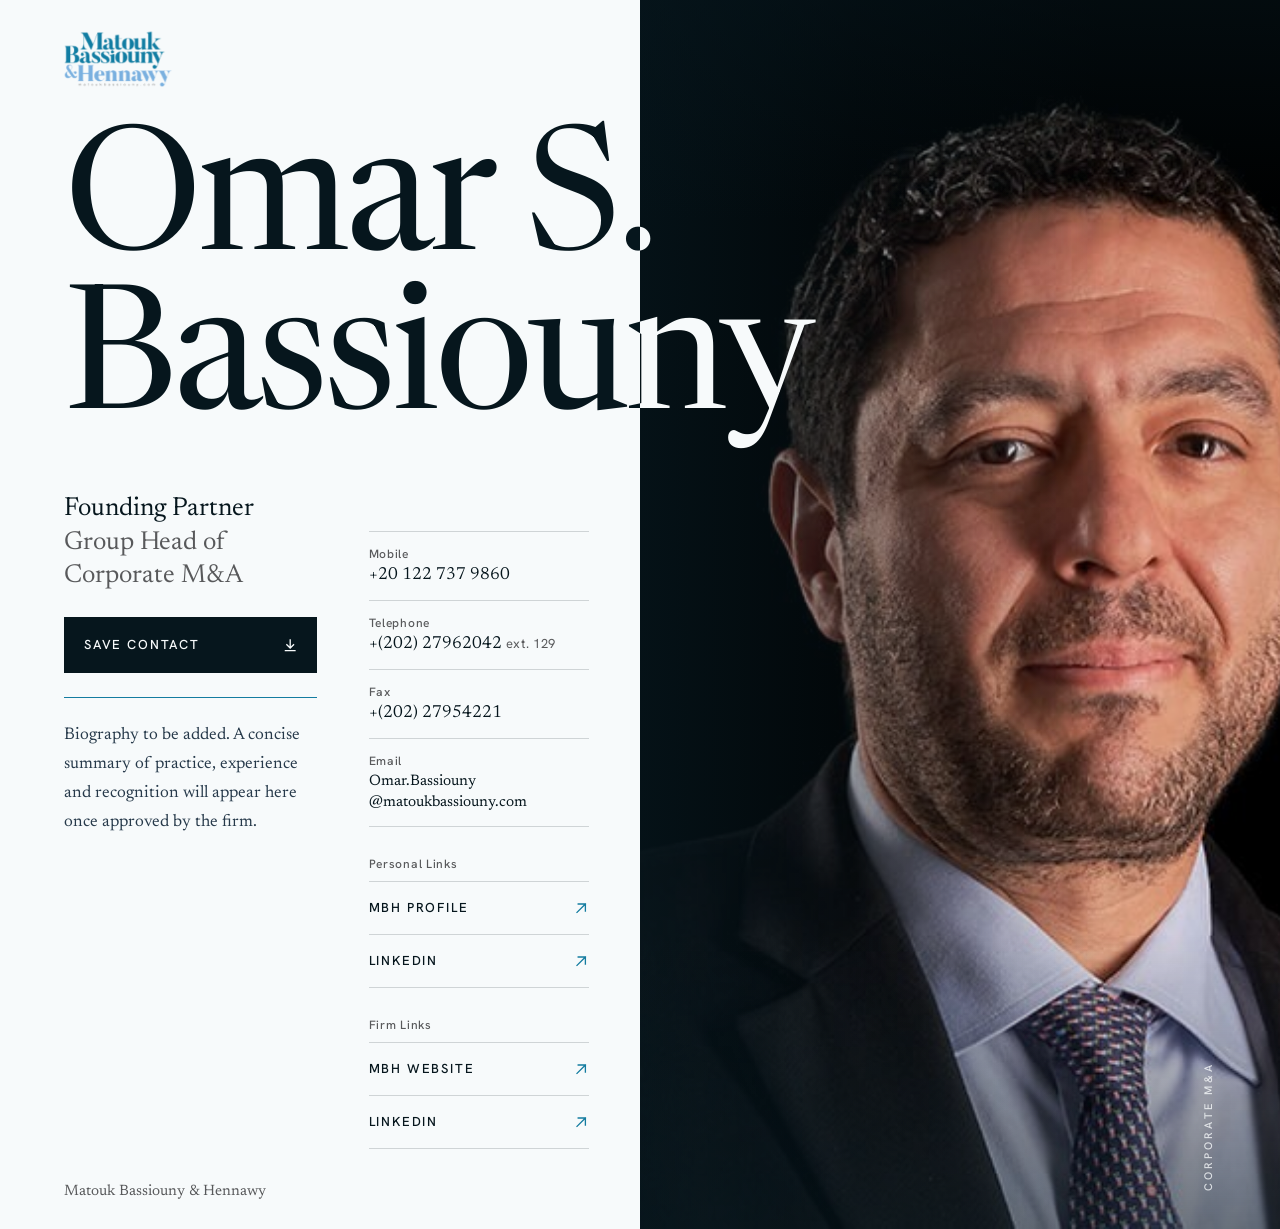
==== mbh-profiles-repo/mbh-profiles/omar/index.html @ 6acd6f41 "Add files via upload" ====
<!DOCTYPE html>
<html lang="en">

<head>
  <meta charset="utf-8">
  <meta name="viewport" content="width=device-width, initial-scale=1, viewport-fit=cover">
  <meta name="format-detection" content="telephone=no">
  <meta name="theme-color" content="#F7FAFB">

  <!-- ✎ PER PARTNER ─ page title, description and social preview -->
  <title>Omar S. Bassiouny | Matouk Bassiouny &amp; Hennawy</title>
  <meta name="description"
    content="Omar S. Bassiouny, Founding Partner and Group Head of Corporate &amp; M&amp;A at Matouk Bassiouny &amp; Hennawy (MBH).">
  <meta property="og:type" content="profile">
  <meta property="og:title" content="Omar S. Bassiouny | MBH">
  <meta property="og:description" content="Founding Partner and Group Head of Corporate &amp; M&amp;A">
  <!-- <meta property="og:image" content="https://[YOUR-DOMAIN]/assets/share.jpg"> -->

  <!--
    Fonts: Newsreader (serif, name & editorial text) + Hanken Grotesk (sans, labels & contact).
    Two small families, swap-loaded so text is visible instantly in a fallback face.
    To go fully offline/self-hosted later, download both from fonts.google.com,
    place the .woff2 files in /assets and replace this <link> with @font-face rules.
  -->
  <link rel="preconnect" href="https://fonts.googleapis.com">
  <link rel="preconnect" href="https://fonts.gstatic.com" crossorigin>
  <link rel="stylesheet"
    href="https://fonts.googleapis.com/css2?family=Hanken+Grotesk:wght@400;500;600&family=Newsreader:ital,opsz,wght@0,6..72,300;0,6..72,400;1,6..72,300;1,6..72,400&display=swap">

  <link rel="stylesheet" href="../shared/style.css">
  <script src="../shared/script.js" defer></script>
</head>

<body>

  <!-- One tiny SVG arrow, reused by every link (no icon library, no extra requests) -->
  <svg class="sprite" width="0" height="0" aria-hidden="true" focusable="false">
    <symbol id="i-download" viewBox="0 0 12 12">
      <path d="M6 1.5v6.5M3.2 5.6 6 8.4l2.8-2.8M2 10.5h8" fill="none" stroke="currentColor" stroke-width="1.1"
        stroke-linecap="square" />
    </symbol>
    <symbol id="i-arrow" viewBox="0 0 12 12">
      <path d="M2.5 9.5 9.5 2.5M3.5 2.5h6v6" fill="none" stroke="currentColor" stroke-width="1.1"
        stroke-linecap="square" />
    </symbol>
  </svg>

  <div class="page">

    <!-- ─────────────────────────  LETTERHEAD  ───────────────────────── -->
    <header class="site-header">
      <!-- ✎ [MBH WEBSITE URL] ─ the logo links to the firm's main website -->
      <a class="brand" href="https://matoukbassiouny.com/" aria-label="Matouk Bassiouny &amp; Hennawy, main website">
        <!-- ✎ Logo: ../shared/logo.png (transparent, shared by all partners). If it is ever missing, a text wordmark is shown automatically. -->
        <img src="../shared/logo.png" alt="Matouk Bassiouny &amp; Hennawy" width="560" height="291">
        <span class="brand__text" hidden>MBH</span>
      </a>
      <!-- <p class="site-header__label">MBH Partner</p> -->
    </header>

    <!-- ─────────────────────────  PORTRAIT  ─────────────────────────
         ✎ Replace partner.jpg (same folder) with the professional portrait (vertical crop, ~1400px wide).
         ✎ data-initials is only used by the placeholder panel until the photo exists.
         ✎ Add class "portrait--natural" to keep the photo in full colour instead of the MBH blue treatment.
         Optional responsive images once you have several sizes:
           srcset="assets/partner-800.jpg 800w, assets/partner-1400.jpg 1400w"
           sizes="(min-width: 900px) 50vw, 100vw"
    -->
    <figure class="portrait" data-initials="OB">
      <img src="partner.jpg" alt="Portrait of Omar S. Bassiouny" width="530" height="620" fetchpriority="high"
        decoding="async">
      <p class="portrait__initials" aria-hidden="true">OB</p>
      <!-- ✎ Practice-area tag (decorative; repeats the title, so hidden from screen readers) -->
      <p class="portrait__tag" aria-hidden="true">Corporate M&amp;A</p>
    </figure>

    <!-- ─────────────────────────  PROFILE  ───────────────────────── -->
    <main class="main" id="profile">

      <!-- ✎ NAME ─ two lines only: first name(s) on line 1, surname on line 2.
           Very long surname? Shrink it for this partner only, e.g.
           <h1 class="name" style="--name-size: clamp(2.6rem, 12.5vw, 6rem)"> -->
      <div class="masthead">
        <h1 class="name">
          <span class="name__line">Omar S.</span>
          <span class="name__line">Bassiouny</span>
        </h1>
      </div>

      <div class="details">

        <div class="intro">
          <!-- ✎ TITLE -->
          <p class="title">
            <span class="title__role">Founding Partner</span>
            <span class="visually-hidden">and</span>
            <span class="title__group">Group Head of Corporate M&amp;A</span>
          </p>

          <!-- ✎ SAVE CONTACT ─ downloads omar-bassiouny.vcf, which phones open as "Add to Contacts".
               For another partner: copy the .vcf, edit it, and change the filename below. -->
          <a class="save" href="omar-bassiouny.vcf" download="Omar S. Bassiouny.vcf">
            <span>Save contact</span>
            <svg class="arrow" aria-hidden="true" focusable="false">
              <use href="#i-download" />
            </svg>
          </a>

          <span class="rule" aria-hidden="true"></span>

          <section aria-labelledby="h-bio">
            <h2 id="h-bio" class="visually-hidden">Biography</h2>
            <!-- ✎ [BIO] ─ replace this paragraph. Add more <p class="bio"> blocks if needed. -->
            <p class="bio">Biography to be added. A concise summary of practice, experience and recognition will appear
              here once approved by the firm.</p>
          </section>
        </div>

        <div class="reach">

          <section aria-labelledby="h-contact">
            <h2 id="h-contact" class="visually-hidden">Contact</h2>
            <ul class="list contact">
              <li>
                <!-- ✎ MOBILE ─ change BOTH the href (tel:+…, no spaces) and the visible number -->
                <a class="contact__item" href="tel:+201227379860">
                  <span class="contact__label">Mobile</span>
                  <span class="contact__value">+20 122 737 9860</span>
                </a>
              </li>
              <li>
                <!-- ✎ TELEPHONE ─ change BOTH the href (",129" dials the extension) and the visible number -->
                <a class="contact__item" href="tel:+20227962042,129">
                  <span class="contact__label">Telephone</span>
                  <span class="contact__value">+(202) 27962042 <span class="contact__ext">ext. 129</span></span>
                </a>
              </li>
              <li>
                <!-- ✎ FAX ─ shown for reference only (not tappable) -->
                <div class="contact__item contact__item--static">
                  <span class="contact__label">Fax</span>
                  <span class="contact__value">+(202) 27954221</span>
                </div>
              </li>
              <li>
                <!-- ✎ EMAIL ─ change BOTH the href and the visible address -->
                <a class="contact__item" href="mailto:Omar.Bassiouny@matoukbassiouny.com">
                  <span class="contact__label">Email</span>
                  <span class="contact__value contact__value--email">Omar.Bassiouny<wbr>@matoukbassiouny.com</span>
                </a>
              </li>
            </ul>
          </section>

          <section aria-labelledby="h-personal">
            <h2 id="h-personal" class="links__heading">Personal Links</h2>
            <ul class="list links">
              <li>
                <!-- ✎ [MBH PROFILE URL] -->
                <a class="link" href="https://matoukbassiouny.com/partner-profile/omar-s-bassiouny/" target="_blank" rel="noopener">
                  <span>MBH Profile<span class="visually-hidden"> (opens in a new tab)</span></span>
                  <svg class="arrow" aria-hidden="true" focusable="false"><use href="#i-arrow"/></svg>
                </a>
              </li>
              <li>
                <!-- ✎ [LINKEDIN URL] ─ Omar's own LinkedIn -->
                <a class="link" href="https://www.linkedin.com/in/omar-bassiouny-73304193/" target="_blank" rel="noopener">
                  <span>LinkedIn<span class="visually-hidden"> (opens in a new tab)</span></span>
                  <svg class="arrow" aria-hidden="true" focusable="false"><use href="#i-arrow"/></svg>
                </a>
              </li>
            </ul>
          </section>

          <section aria-labelledby="h-firm">
            <h2 id="h-firm" class="links__heading">Firm Links</h2>
            <ul class="list links">
              <li>
                <!-- ✎ [MBH WEBSITE URL] -->
                <a class="link" href="https://matoukbassiouny.com/" target="_blank" rel="noopener">
                  <span>MBH Website<span class="visually-hidden"> (opens in a new tab)</span></span>
                  <svg class="arrow" aria-hidden="true" focusable="false"><use href="#i-arrow"/></svg>
                </a>
              </li>
              <li>
                <!-- ✎ MBH company LinkedIn -->
                <a class="link" href="https://www.linkedin.com/company/matouk-bassiouny/posts/?feedView=all" target="_blank" rel="noopener">
                  <span>LinkedIn<span class="visually-hidden"> for Matouk Bassiouny &amp; Hennawy (opens in a new tab)</span></span>
                  <svg class="arrow" aria-hidden="true" focusable="false"><use href="#i-arrow"/></svg>
                </a>
              </li>
            </ul>
          </section>

        </div>
      </div>

      <footer class="site-footer">
        <p>Matouk Bassiouny &amp; Hennawy</p>
      </footer>

    </main>
  </div>

</body>

</html>
---- mbh-profiles-repo/mbh-profiles/shared/style.css ----
/* =============================================================
   MBH · Partner Digital Identity  —  style.css

   CONCEPT: "The name crosses the threshold."
   The page is stationery: a quiet paper-white letterhead with a
   single tall blue-toned photograph. The partner's surname is set
   so large that it travels from the paper onto the photograph and
   changes colour exactly where the two meet. That one gesture is
   the whole design; everything else stays still and disciplined.

   Nothing in this file is partner-specific. Name, title, portrait
   and contact details all live in index.html.

   Sections
     1. Tokens
     2. Base
     3. Mobile layout (default)
     4. Interactions
     5. Entrance animation
     6. Tablet (two-column details)
     7. Desktop (name crosses the portrait)
     8. Large screens
   ============================================================= */


/* 1 ─ TOKENS ────────────────────────────────────────────────── */
:root {
  /* MBH palette */
  --midnight: #06161D;
  --deep:     #071820;
  --dark:     #0B2632;
  --blue:     #147CA0;   /* MBH Blue            */
  --blue-lt:  #6FAADA;   /* MBH Light Blue      */
  --gray:     #58595B;   /* Corporate Gray      */
  --paper:    #F7FAFB;   /* Soft White          */

  --ink:      var(--midnight);
  --ink-soft: #26394A;
  --line:     rgba(6, 22, 29, .16);
  --on-photo: var(--paper);

  /* Type */
  --font-serif: "Newsreader", "Iowan Old Style", "Palatino Linotype", Palatino, Georgia, "Times New Roman", serif;
  --font-sans:  "Hanken Grotesk", system-ui, -apple-system, "Segoe UI", Roboto, "Helvetica Neue", Arial, sans-serif;

  /* Layout */
  --pad:       clamp(1.5rem, 6vw, 3.5rem);        /* page margin   */
  --name-size: clamp(3.1rem, 15.5vw, 7.5rem);     /* surname scale */
  --name-lh:   .92;                               /* name line-height  */
  --name-pad:  .1;                                /* safety padding (em) so glyphs never clip */

  --ease: cubic-bezier(.22, .7, .2, 1);
}


/* 2 ─ BASE ──────────────────────────────────────────────────── */
*, *::before, *::after { box-sizing: border-box; }

html {
  -webkit-text-size-adjust: 100%;
  text-size-adjust: 100%;
  background: var(--paper);
}

body {
  margin: 0;
  min-height: 100vh;
  min-height: 100svh;
  background: var(--paper);
  color: var(--ink);
  font-family: var(--font-sans);
  font-size: 1rem;
  line-height: 1.5;
  -webkit-font-smoothing: antialiased;
  text-rendering: optimizeLegibility;
  overflow-x: hidden;
  overflow-x: clip;               /* the page can never scroll sideways */
}

img, svg { display: block; max-width: 100%; }
[hidden] { display: none !important; }

.sprite { position: absolute; width: 0; height: 0; overflow: hidden; }

.visually-hidden {
  position: absolute !important;
  width: 1px; height: 1px;
  margin: -1px; padding: 0;
  overflow: hidden;
  clip: rect(0 0 0 0);
  clip-path: inset(50%);
  white-space: nowrap;
  border: 0;
}

a { color: inherit; }
a:focus-visible {
  outline: 2px solid var(--blue);
  outline-offset: 4px;
}
a[aria-disabled="true"] { cursor: default; }


/* 3 ─ MOBILE LAYOUT (default) ───────────────────────────────────
   Order on a phone: letterhead → portrait → name → title → bio →
   contact → links. Identity is clear within the first screen.   */

.site-header {
  position: relative;
  z-index: 3;
  display: flex;
  align-items: center;
  justify-content: space-between;
  gap: 1rem;
  padding: max(1rem, env(safe-area-inset-top)) var(--pad) 1rem;
}

.brand {
  display: inline-flex;
  align-items: center;
  min-height: 44px;
  color: var(--ink);
  text-decoration: none;
  -webkit-tap-highlight-color: transparent;
}
.brand img { height: 3.25rem; width: auto; }
.brand__text {
  font-family: var(--font-serif);
  font-size: 1.625rem;
  font-weight: 400;
  letter-spacing: .1em;
  color: var(--blue);
}

.site-header__label {
  margin: 0;
  font-size: .6875rem;
  font-weight: 500;
  letter-spacing: .18em;
  text-transform: uppercase;
  color: var(--gray);
}

/* Portrait ─ a tall, blue-toned architectural panel. Never a circle. */
.portrait {
  position: relative;
  isolation: isolate;
  margin: 0;
  height: clamp(20rem, 60vh, 40rem);
  height: clamp(20rem, 60svh, 40rem);
  overflow: hidden;
  background: var(--dark);
}

.portrait img {
  position: absolute;
  inset: 0;
  width: 100%;
  height: 100%;
  object-fit: cover;
  object-position: 50% 18%;
  filter: none
}

/* Tints the greyscale photograph with MBH Blue while keeping its tonal range */
.portrait::before {
  content: "";
  position: absolute;
  inset: 0;
  z-index: 1;
  /* background: var(--blue); */
  mix-blend-mode: color;
  /* opacity: .18; */
  pointer-events: none;
}

/* Darkens the lower edge so the white half of the name always reads */
.portrait::after {
  content: "";
  position: absolute;
  inset: 0;
  z-index: 2;
  background: linear-gradient(to top,
    rgba(6, 22, 29, .9) 0%,
    rgba(6, 22, 29, .42) 26%,
    rgba(6, 22, 29, 0) 58%);
  pointer-events: none;
}

.portrait--natural img { filter: none; }
.portrait--natural::before { display: none; }

.portrait__tag {
  position: absolute;
  z-index: 3;
  right: var(--pad);
  bottom: 1.5rem;
  margin: 0;
  writing-mode: vertical-rl;
  transform: rotate(180deg);
  font-size: .6875rem;
  font-weight: 500;
  letter-spacing: .28em;
  text-transform: uppercase;
  color: rgba(247, 250, 251, .8);
}

/* Placeholder shown automatically (by script.js) while no photo exists */
.portrait__initials { display: none; }
.portrait.is-empty { background: linear-gradient(165deg, var(--dark) 0%, var(--deep) 60%, var(--midnight) 100%); }
.portrait.is-empty img { display: none; }
.portrait.is-empty::before { opacity: .35; }
.portrait.is-empty .portrait__initials {
  display: grid;
  place-items: center;
  position: absolute;
  inset: 0;
  z-index: 0;
  margin: 0;
  font-family: var(--font-serif);
  font-size: min(58vw, 17rem);
  font-weight: 300;
  letter-spacing: .04em;
  color: rgba(111, 170, 218, .2);
  background: repeating-linear-gradient(90deg,
    rgba(111, 170, 218, .07) 0 1px, transparent 1px 12.5%);
}

/* Main column */
.main {
  position: relative;
  z-index: 2;
}

/* The name straddles the bottom edge of the portrait: line 1 sits on the
   photograph (white), line 2 sits on the paper (ink). One hard colour stop. */
.masthead {
  margin-top: calc(var(--name-size) * (var(--name-lh) + var(--name-pad)) * -1);
}

.name {
  margin: 0;
  padding: calc(var(--name-size) * var(--name-pad)) var(--pad);
  font-family: var(--font-serif);
  font-size: var(--name-size);
  font-weight: 400;
  font-optical-sizing: auto;
  line-height: var(--name-lh);
  letter-spacing: -.025em;
  color: var(--ink);
}
.name__line { display: block; }

@supports ((-webkit-background-clip: text) or (background-clip: text)) {
  .name {
    background-image: linear-gradient(to bottom,
      var(--on-photo) 0 50%,
      var(--ink) 50% 100%);
    -webkit-background-clip: text;
    background-clip: text;
    -webkit-text-fill-color: transparent;
    color: transparent;
  }
}

.details { padding: 1.5rem var(--pad) 0; }

.title {
  margin: 0;
  font-family: var(--font-serif);
  font-size: clamp(1.25rem, 5.4vw, 1.625rem);
  font-weight: 400;
  line-height: 1.28;
  color: var(--ink);
}
.title span { display: block; }
.title__group { color: var(--gray); }

/* Save contact ─ the one solid element on the page: a square-cornered ink bar */
.save {
  display: flex;
  align-items: center;
  justify-content: space-between;
  gap: 1rem;
  min-height: 3.5rem;
  margin-top: 1.5rem;
  padding: .5rem 1.25rem;
  background: var(--ink);
  color: var(--paper);
  font-size: .8125rem;
  font-weight: 500;
  letter-spacing: .14em;
  text-transform: uppercase;
  text-decoration: none;
  -webkit-tap-highlight-color: transparent;
  transition: background-color .3s ease;
}
.save .arrow { color: var(--paper); }
.save:active { background: var(--blue); }
.save:focus-visible { outline-offset: 3px; }
.save:focus-visible .arrow { transform: translateY(2px); }
@media (hover: hover) {
  .save:hover { background: var(--blue); }
  .save:hover .arrow { transform: translateY(2px); }
}

.rule {
  display: block;
  width: 100%;
  height: 1px;
  margin: 1.5rem 0;
  background: var(--blue);
  transform-origin: left center;
}

.bio {
  margin: 0;
  max-width: 34rem;
  font-family: var(--font-serif);
  font-size: 1.0625rem;
  font-weight: 400;
  line-height: 1.7;
  color: var(--ink-soft);
}

.reach { margin-top: 2.25rem; }

.list { list-style: none; margin: 0; padding: 0; }
.links + .links,
.reach section + section { margin-top: 1.75rem; }

/* Contact rows ─ large, hairline-ruled, whole row is the tap target */
.contact { border-top: 1px solid var(--line); }
.contact li { border-bottom: 1px solid var(--line); }

.contact__item,
.link {
  position: relative;
  display: flex;
  text-decoration: none;
  color: var(--ink);
  -webkit-tap-highlight-color: transparent;
  transition: background-color .25s ease;
}

.contact__item {
  flex-direction: column;
  justify-content: center;
  gap: .15rem;
  min-height: 4.5rem;
  padding: .8rem 0;
}

.contact__item a:hover {
  text-decoration: none;
}
.contact__label {
  font-size: .75rem;
  font-weight: 500;
  letter-spacing: .06em;
  color: var(--gray);
}
.contact__value {
  font-family: var(--font-serif);
  font-size: 1.1rem;
  line-height: 1.2;
  font-variant-numeric: lining-nums tabular-nums;
  font-feature-settings: "lnum" 1, "tnum" 1;
}

.contact__ext {
  font-family: var(--font-sans);
  font-size: .8125rem;
  letter-spacing: .04em;
  color: var(--gray);
  white-space: nowrap;
}
.contact__item--static { cursor: default; }
.contact__item--static::after { display: none; }
.contact__item--static:active { background-color: transparent; }

/* Link rows ─ fine rules, small tracked labels, one thin arrow */
.links { border-top: 1px solid var(--line); }
.links li { border-bottom: 1px solid var(--line); }

.link {
  align-items: center;
  justify-content: space-between;
  gap: 1rem;
  min-height: 3.5rem;
  padding: .5rem 0;
  font-size: .8125rem;
  font-weight: 500;
  letter-spacing: .14em;
  text-transform: uppercase;
}

.arrow {
  flex: none;
  width: .9rem;
  height: .9rem;
  color: var(--blue);
  transition: transform .35s var(--ease);
}

/* The blue hairline that sweeps along a row on hover / focus / touch */
.contact__item::after,
.link::after {
  content: "";
  position: absolute;
  left: 0; right: 0; bottom: -1px;
  height: 1px;
  background: var(--blue);
  transform: scaleX(0);
  transform-origin: left center;
  transition: transform .5s var(--ease);
}

.contact__item:focus-visible,
.link:focus-visible { outline-offset: -2px; }

.site-footer { padding: 2.5rem var(--pad) max(2rem, env(safe-area-inset-bottom)); }
.site-footer p {
  margin: 0;
  font-family: var(--font-serif);
  font-size: .9375rem;
  color: var(--gray);
}


/* 4 ─ INTERACTIONS ──────────────────────────────────────────── */

/* Touch: clear, immediate feedback */
.contact__item:active,
.link:active { background-color: rgba(20, 124, 160, .08); }
.contact__item:active::after,
.link:active::after { transform: scaleX(1); transition-duration: .2s; }

/* Keyboard */
.contact__item:focus-visible::after,
.link:focus-visible::after { transform: scaleX(1); }
.link:focus-visible .arrow { transform: translate(3px, -3px); }

/* Pointer devices only */
@media (hover: hover) {
  .contact__item:hover::after,
  .link:hover::after { transform: scaleX(1); }
  .link:hover .arrow { transform: translate(3px, -3px); }
}

/* Placeholder links (see script.js) do not react */
a[aria-disabled="true"]:active { background-color: transparent; }


/* 5 ─ ENTRANCE ANIMATION ────────────────────────────────────────
   One orchestrated moment: the portrait is drawn down, the name
   rises onto it, the rule extends, the details settle in.
   Switched off entirely for prefers-reduced-motion.             */
@media (prefers-reduced-motion: no-preference) {
  .site-header          { animation: fade .6s ease .05s both; }
  .portrait             { animation: reveal 1.05s var(--ease) both; }
  .portrait img         { animation: settle 1.7s var(--ease) both; }
  .masthead             { animation: rise .95s var(--ease) .4s both; }
  .rule                 { animation: draw 1.1s var(--ease) .8s both; }
  .title, .save, .bio,
  .reach, .site-footer  { animation: fade .8s ease .95s both; }
}

@keyframes reveal { from { clip-path: inset(0 0 100% 0); } to { clip-path: inset(0); } }
@keyframes settle { from { transform: scale(1.06); } to { transform: scale(1); } }
@keyframes rise   { from { opacity: 0; transform: translateY(18px); } to { opacity: 1; transform: none; } }
@keyframes draw   { from { transform: scaleX(0); } to { transform: scaleX(1); } }
@keyframes fade   { from { opacity: 0; } to { opacity: 1; } }

@media (prefers-reduced-motion: reduce) {
  *, *::before, *::after {
    transition-duration: .01ms !important;
    scroll-behavior: auto !important;
  }
}


/* 6 ─ TABLET (640–899px and ≥1200px): details in two columns ──── */
@media (min-width: 640px) and (max-width: 899px), (min-width: 1200px) {
  .details {
    display: grid;
    grid-template-columns: minmax(0, 1.15fr) minmax(0, 1fr);
    column-gap: clamp(2rem, 4vw, 4.5rem);
    align-items: start;
  }
  .reach { margin-top: 0; padding-top: .35rem; }
}

@media (min-width: 640px) and (max-width: 899px) {
  .portrait { height: clamp(22rem, 52svh, 36rem); }
  .portrait img { object-position: 50% 22%; }
}


/* 7 ─ DESKTOP (≥900px): the name crosses the portrait ─────────── */
@media (min-width: 900px) {
  :root {
    --pad:       clamp(2rem, 5vw, 7rem);
    --gutter:    clamp(2rem, 4vw, 6rem);
    --name-size: clamp(6rem, 13.5vw, 22rem);
  }

  /* Page = two equal halves. Portrait fills the right half, full height. */
  .page {
    display: grid;
    grid-template-columns: minmax(0, 1fr) minmax(0, 1fr);
    grid-template-rows: auto 1fr;
    min-height: 100vh;
    min-height: 100svh;
  }

  .site-header {
    grid-column: 1 / -1;
    grid-row: 1;
    padding: clamp(1.25rem, 2.4vw, 3rem) var(--pad) 0;
  }
  .site-header__label { color: rgba(247, 250, 251, .85); }
  .brand img { height: clamp(3.25rem, 4.4vw, 5.5rem); }

  .portrait {
    grid-column: 2;
    grid-row: 1 / -1;
    height: auto;
  }
  .portrait img { object-position: 30% 12%; }

  /* Left shade + top shade keep the white half of the name and the
     header label legible whatever the photograph looks like. */
  .portrait::after {
    background:
      linear-gradient(to bottom, rgba(6, 22, 29, .5), rgba(6, 22, 29, 0) 18%),
      linear-gradient(to top, rgba(6, 22, 29, .5), rgba(6, 22, 29, 0) 24%),
      linear-gradient(to right, rgba(6, 22, 29, .8), rgba(6, 22, 29, .3) 34%, rgba(6, 22, 29, 0) 72%);
  }
  .portrait__tag { bottom: clamp(1.5rem, 3vw, 3rem); }
  .portrait.is-empty .portrait__initials { font-size: min(20vw, 22rem); }

  /* Main spans both halves so the name can travel across the seam. */
  .main {
    grid-column: 1 / -1;
    grid-row: 2;
    display: grid;
    grid-template-columns: minmax(0, 1fr) minmax(0, 1fr);
    grid-template-rows: auto auto 1fr;
    align-content: start;
  }

  .masthead {
    grid-column: 1 / -1;
    margin-top: clamp(.75rem, 2vw, 2.5rem);
  }

  /* Left of the seam (50%) = ink on paper. Right of it = white on photograph. */
  .name { padding-inline: var(--pad); }
  .name {
    background-image: linear-gradient(to right,
      var(--ink) 0 50%,
      var(--on-photo) 50% 100%);
  }

  .details {
    grid-column: 1;
    padding: clamp(1.25rem, 2.2vw, 2.75rem) var(--gutter) 0 var(--pad);
  }

  .site-footer {
    grid-column: 1;
    align-self: end;
    padding: 2rem var(--gutter) clamp(1.25rem, 2vw, 2.25rem) var(--pad);
  }

  .link { min-height: 3.25rem; }
  .contact__item { min-height: 4.25rem; }
  .reach { margin-top: 2rem; }

  @media (prefers-reduced-motion: no-preference) {
    .portrait { animation-name: reveal-desktop; }
  }
}

@keyframes reveal-desktop { from { clip-path: inset(0 0 0 100%); } to { clip-path: inset(0); } }

/* 900–1199px: single column; make sure the reach block keeps its spacing */
@media (min-width: 900px) and (max-width: 1199px) {
  .reach { margin-top: 2.25rem; }
}


/* 8 ─ LARGE SCREENS ─────────────────────────────────────────────
   Everything is rem-based, so scaling the root scales the page.  */
@media (min-width: 1800px) { html { font-size: 112.5%; } }
@media (min-width: 2400px) { html { font-size: 131.25%; } }


/* Group headings above the link lists ("Personal Links", "Firm Links") */
.links__heading {
  margin: 0 0 .5rem;
  font-family: var(--font-sans);
  font-size: .75rem;
  font-weight: 500;
  letter-spacing: .06em;
  color: var(--gray);
}

/* Long email address: slightly smaller so it fits; wraps before the @ if it must */
.contact__value--email {
  font-size: .95rem;
  line-height: 1.35;
  overflow-wrap: anywhere;
}


/* Longer surname ("El Hennawy"): scale the name down a little, per page */
.page--long-name { --name-size: clamp(2.8rem, 13.4vw, 7rem); }
@media (min-width: 900px) {
  .page--long-name { --name-size: clamp(5.5rem, 11.4vw, 19rem); }
}
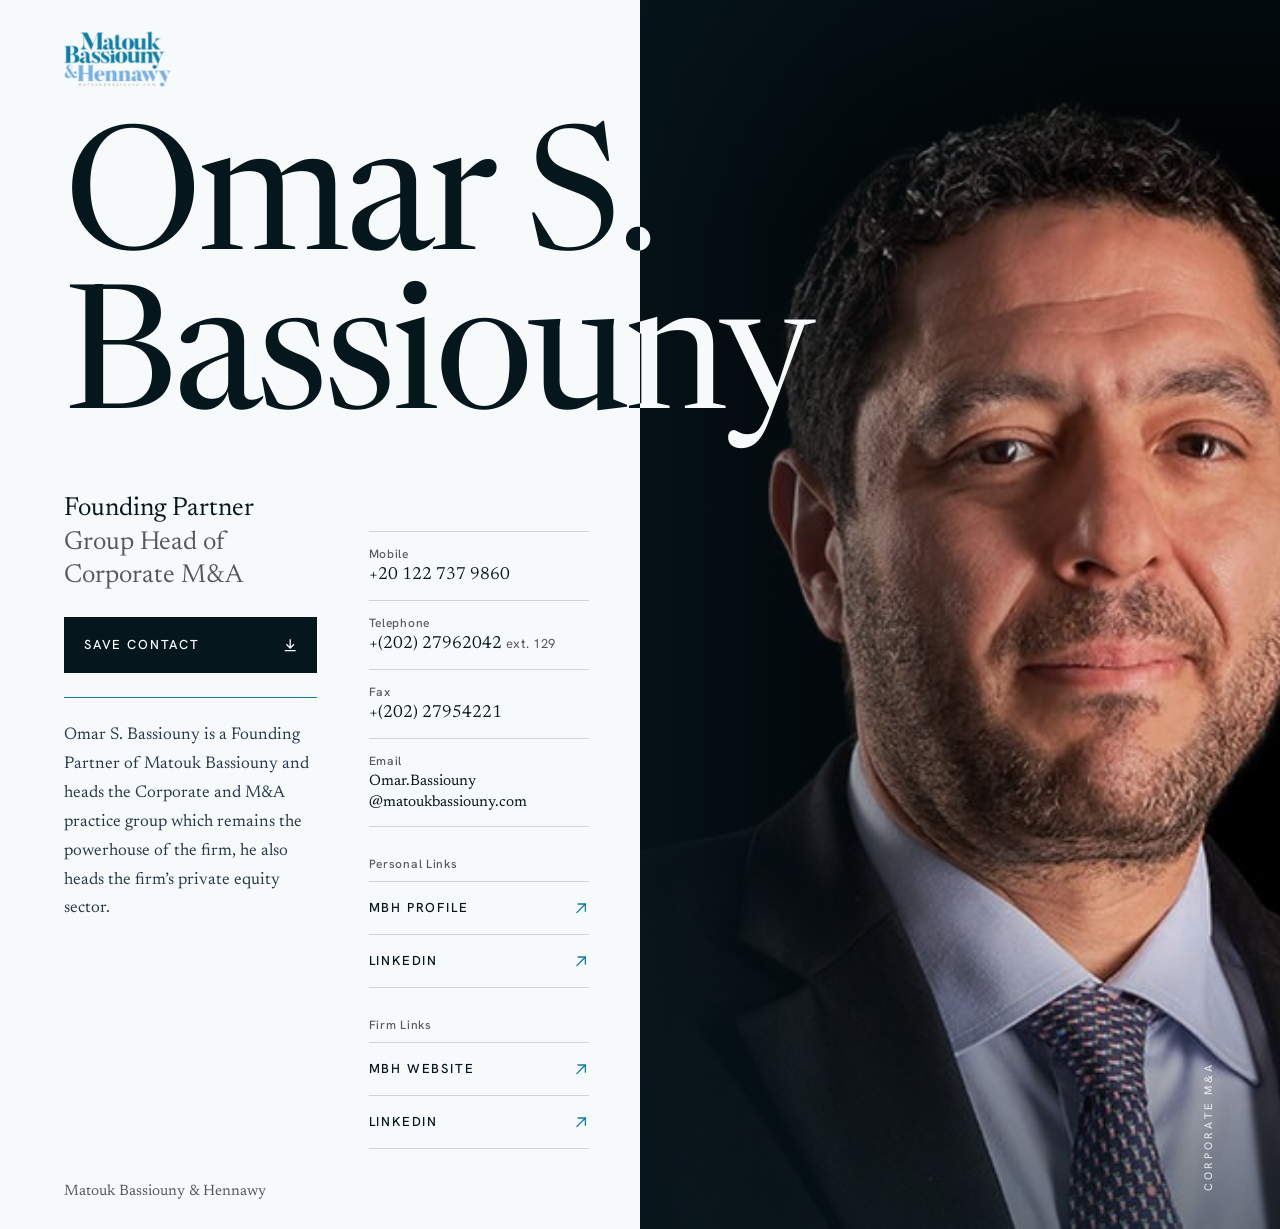
==== commit ad4ee925: "Revise biography for Omar S. Bassiouny Updated biography section with detailed information about Oma" ====
--- a/mbh-profiles-repo/mbh-profiles/omar/index.html
+++ b/mbh-profiles-repo/mbh-profiles/omar/index.html
@@ -111,8 +111,7 @@
           <section aria-labelledby="h-bio">
             <h2 id="h-bio" class="visually-hidden">Biography</h2>
             <!-- ✎ [BIO] ─ replace this paragraph. Add more <p class="bio"> blocks if needed. -->
-            <p class="bio">Biography to be added. A concise summary of practice, experience and recognition will appear
-              here once approved by the firm.</p>
+            <p class="bio">Omar S. Bassiouny is a Founding Partner of Matouk Bassiouny and heads the Corporate and M&A practice group which remains the powerhouse of the firm, he also heads the firm’s private equity sector.</p>
           </section>
         </div>
 
@@ -204,4 +203,4 @@
 
 </body>
 
-</html>+</html>
